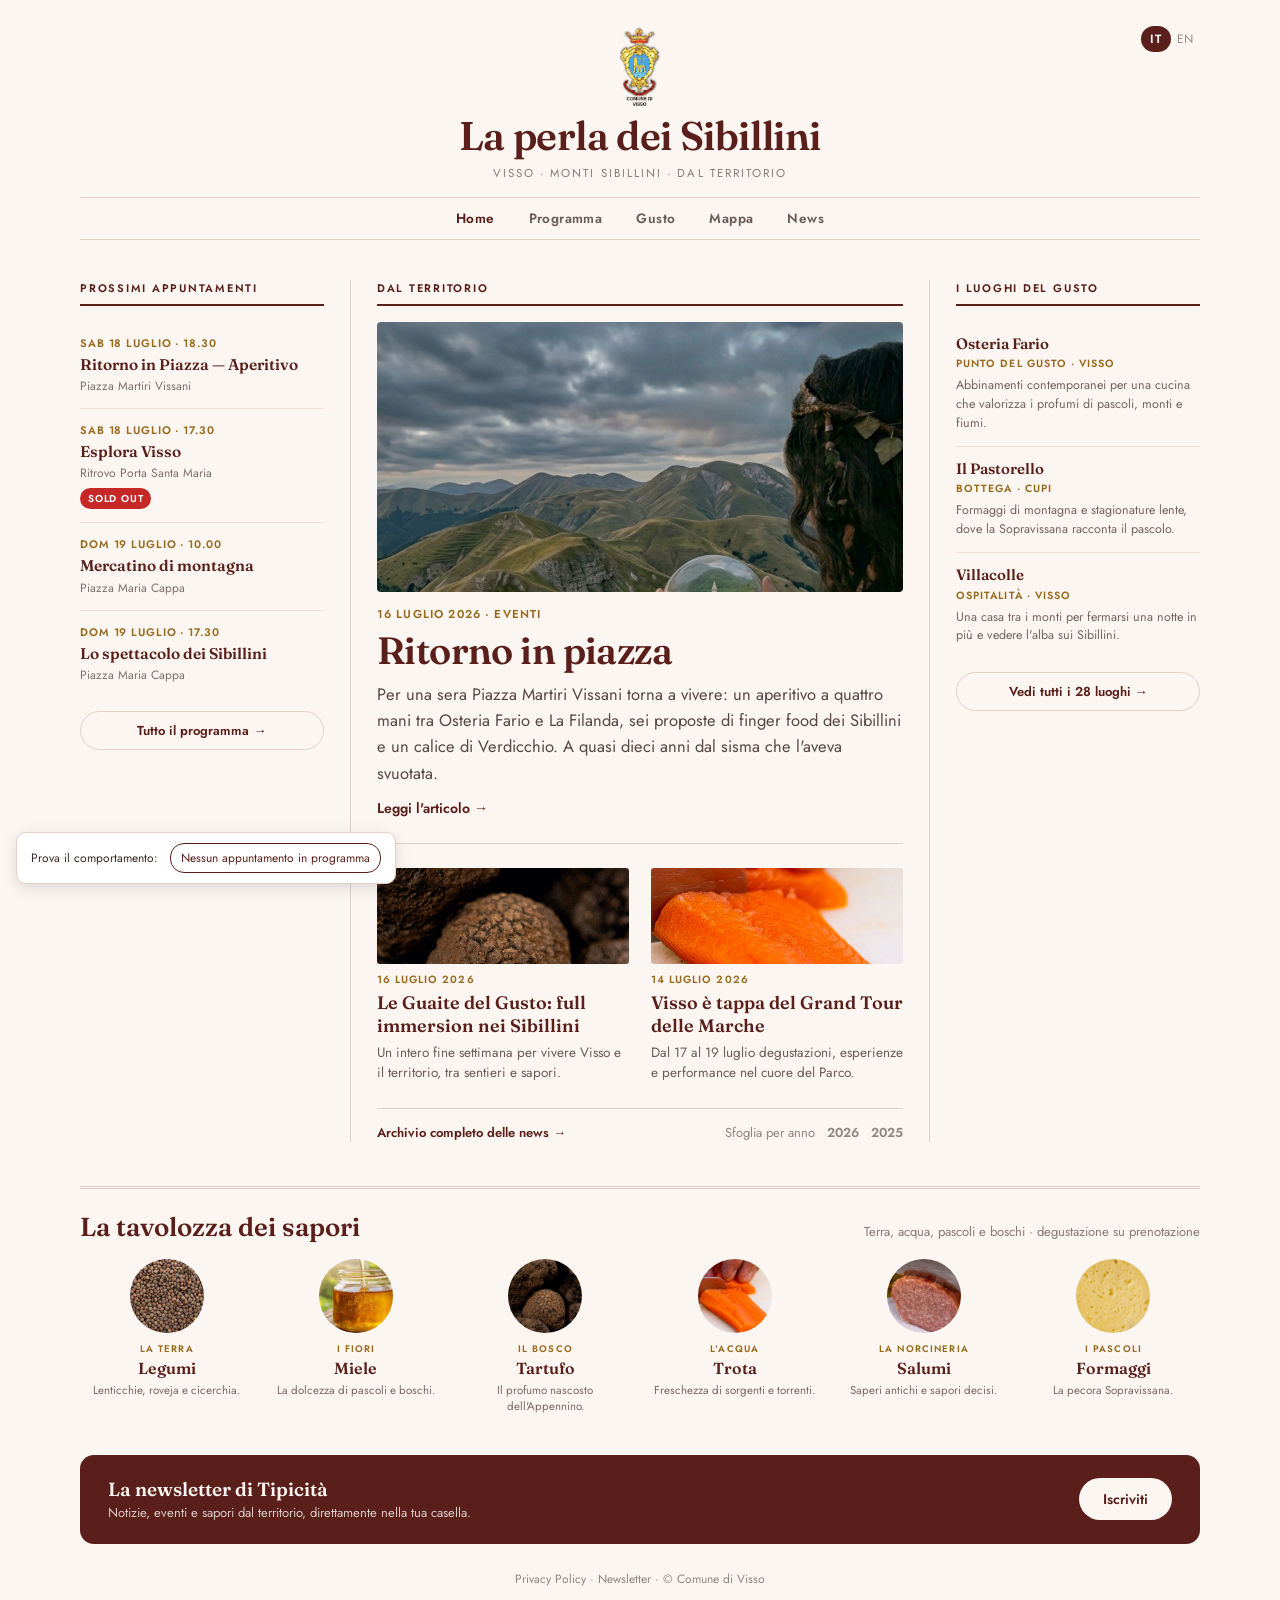
==== mockup-desktop.html @ ab5a66d1 "Create mockup-desktop.html" ====
<!DOCTYPE html>
<html lang="it">
<head>
<meta charset="UTF-8">
<meta name="viewport" content="width=device-width, initial-scale=1.0">
<title>Mockup home desktop — La Perla dei Sibillini</title>
<link rel="stylesheet" href="css/fonts.css">
<style>
:root{
  --cream:#FBF6F1; --cream-deep:#F4EBE3; --blush:#E3CFC8; --blush-soft:#EEDFD9;
  --maroon:#5A1F1B; --maroon-soft:#7A332B; --ink:#3A2A26; --gold:#9a6b1f;
}
*{box-sizing:border-box}
body{margin:0;background:var(--cream);color:var(--ink);font-family:'Jost',sans-serif}
.serif{font-family:'Fraunces',serif}
.wrap{max-width:1200px;margin:0 auto;padding:0 40px}

/* ── MASTHEAD ── */
.mast{padding:26px 0 14px;text-align:center;position:relative}
.mast-lang{position:absolute;right:0;top:30px;font-size:12px;letter-spacing:.06em}
.mast-lang b{background:var(--maroon);color:var(--cream);padding:4px 9px;border-radius:20px}
.mast-lang span{opacity:.5;padding:4px 6px}
.mast-crest{width:44px;display:block;margin:0 auto 8px}
.mast-name{font-size:40px;color:var(--maroon);font-weight:700;letter-spacing:-.01em;line-height:1}
.mast-kicker{margin-top:9px;font-size:11.5px;letter-spacing:.18em;text-transform:uppercase;opacity:.6}
.mast-nav{margin-top:16px;border-top:1px solid var(--blush);border-bottom:1px solid var(--blush);
  display:flex;justify-content:center;gap:34px;padding:11px 0;font-size:13.5px;font-weight:600;letter-spacing:.03em}
.mast-nav a{color:var(--ink);text-decoration:none;opacity:.75}
.mast-nav a.on{color:var(--maroon);opacity:1}

/* ── GRIGLIA NYT ── */
.grid{display:grid;grid-template-columns:1fr 2.15fr 1fr;gap:0;margin-top:26px}
.col{padding:0 26px}
.col--l{padding-left:0}
.col--c{border-left:1px solid var(--blush);border-right:1px solid var(--blush)}
.col--r{padding-right:0}
body.no-events .grid{grid-template-columns:2.4fr 1fr}
body.no-events .col--l{display:none}
body.no-events .col--c{border-left:0;padding-left:0}

.rubrica{font-size:11px;letter-spacing:.16em;text-transform:uppercase;color:var(--maroon);
  font-weight:700;padding-bottom:8px;border-bottom:2px solid var(--maroon);margin-bottom:16px}

/* ── LEAD NEWS ── */
.lead-img{width:100%;height:270px;object-fit:cover;border-radius:4px;display:block;margin-bottom:14px}
.lead-date{font-size:11.5px;letter-spacing:.1em;text-transform:uppercase;color:var(--gold);font-weight:700}
.lead-title{font-size:38px;line-height:1.08;color:var(--maroon);font-weight:700;margin:8px 0 10px;letter-spacing:-.015em}
.lead-stand{font-size:16.5px;line-height:1.6;opacity:.85;margin:0}
.lead-more{display:inline-block;margin-top:12px;font-size:14px;font-weight:700;color:var(--maroon);text-decoration:none}

.sep{border:0;border-top:1px solid var(--blush);margin:24px 0}

/* ── ALTRE NEWS ── */
.more-news{display:grid;grid-template-columns:1fr 1fr;gap:22px}
.mn-date{font-size:10.5px;letter-spacing:.1em;text-transform:uppercase;color:var(--gold);font-weight:700}
.mn-title{font-size:18px;line-height:1.25;color:var(--maroon);font-weight:700;margin:5px 0 6px}
.mn-text{font-size:13.5px;line-height:1.5;opacity:.75;margin:0}
.mn-thumb{width:100%;height:96px;object-fit:cover;border-radius:3px;margin-bottom:8px;display:block}

.archivio{margin-top:24px;padding-top:14px;border-top:1px solid var(--blush);
  display:flex;justify-content:space-between;align-items:baseline;font-size:13px}
.archivio a{color:var(--maroon);font-weight:700;text-decoration:none}
.archivio .anni{opacity:.55}
.archivio .anni b{font-weight:600;color:var(--ink);margin-left:8px}

/* ── COLONNE LATERALI ── */
.app-item{padding:13px 0;border-bottom:1px solid var(--blush-soft)}
.app-when{font-size:11px;letter-spacing:.08em;text-transform:uppercase;color:var(--gold);font-weight:700}
.app-title{font-size:15.5px;line-height:1.25;color:var(--maroon);font-weight:700;margin:4px 0 3px}
.app-where{font-size:12px;opacity:.65}
.app-sold{display:inline-block;margin-top:6px;background:#c62828;color:#fff;font-size:10px;font-weight:700;
  letter-spacing:.08em;padding:3px 8px;border-radius:20px}

.poi-item{padding:13px 0;border-bottom:1px solid var(--blush-soft)}
.poi-name{font-size:15px;line-height:1.25;color:var(--maroon);font-weight:700}
.poi-meta{font-size:10.5px;letter-spacing:.1em;text-transform:uppercase;color:var(--gold);font-weight:700;margin-top:3px}
.poi-desc{font-size:12.5px;line-height:1.5;opacity:.7;margin:5px 0 0}
.side-cta{display:block;margin-top:14px;text-align:center;border:1.5px solid var(--blush);
  border-radius:22px;padding:9px;font-size:13px;font-weight:700;color:var(--maroon);text-decoration:none}

/* ── TAVOLOZZA ── */
.tav{margin-top:44px;padding-top:22px;border-top:3px double var(--blush)}
.tav-head{display:flex;justify-content:space-between;align-items:baseline;margin-bottom:16px}
.tav-h{font-size:26px;color:var(--maroon);font-weight:700}
.tav-sub{font-size:13px;opacity:.6}
.tav-row{display:grid;grid-template-columns:repeat(6,1fr);gap:16px}
.tav-card{text-align:center}
.tav-card img{width:74px;height:74px;object-fit:cover;border-radius:50%;display:block;margin:0 auto 9px}
.tav-tag{font-size:9.5px;letter-spacing:.12em;text-transform:uppercase;color:var(--gold);font-weight:700}
.tav-name{font-size:16px;color:var(--maroon);font-weight:700;margin:2px 0 4px}
.tav-txt{font-size:11.5px;line-height:1.45;opacity:.68;margin:0}

/* ── NEWSLETTER + FOOTER ── */
.nl{margin-top:40px;background:var(--maroon);color:var(--cream);border-radius:14px;
  padding:22px 28px;display:flex;align-items:center;gap:22px}
.nl-t{font-size:19px;font-weight:700}
.nl-s{font-size:13px;opacity:.8;margin-top:2px}
.nl-btn{margin-left:auto;background:var(--cream);color:var(--maroon);border:0;border-radius:22px;
  padding:11px 24px;font:inherit;font-size:14px;font-weight:700;cursor:pointer}
.foot{margin:26px 0 40px;text-align:center;font-size:12px;opacity:.55}

/* pannello di prova del mockup */
.demo{position:fixed;left:16px;bottom:16px;background:#fff;border:1px solid var(--blush);
  border-radius:10px;padding:10px 14px;font-size:12px;box-shadow:0 4px 16px rgba(0,0,0,.12);z-index:9}
.demo button{font:inherit;font-size:12px;margin-left:8px;padding:5px 10px;border-radius:14px;
  border:1px solid var(--maroon);background:#fff;color:var(--maroon);cursor:pointer}
</style>
</head>
<body>

<div class="wrap">

  <!-- MASTHEAD -->
  <header class="mast">
    <div class="mast-lang"><b>IT</b><span>EN</span></div>
    <img class="mast-crest" src="images/logo-visso.png" alt="">
    <div class="mast-name serif">La perla dei Sibillini</div>
    <div class="mast-kicker">Visso · Monti Sibillini · dal territorio</div>
    <nav class="mast-nav">
      <a href="#" class="on">Home</a>
      <a href="#">Programma</a>
      <a href="#">Gusto</a>
      <a href="#">Mappa</a>
      <a href="#">News</a>
    </nav>
  </header>

  <div class="grid">

    <!-- ══ SINISTRA: PROSSIMI APPUNTAMENTI ══ -->
    <div class="col col--l">
      <div class="rubrica">Prossimi appuntamenti</div>

      <div class="app-item">
        <div class="app-when">Sab 18 luglio · 18.30</div>
        <div class="app-title serif">Ritorno in Piazza — Aperitivo</div>
        <div class="app-where">Piazza Martiri Vissani</div>
      </div>
      <div class="app-item">
        <div class="app-when">Sab 18 luglio · 17.30</div>
        <div class="app-title serif">Esplora Visso</div>
        <div class="app-where">Ritrovo Porta Santa Maria</div>
        <span class="app-sold">SOLD OUT</span>
      </div>
      <div class="app-item">
        <div class="app-when">Dom 19 luglio · 10.00</div>
        <div class="app-title serif">Mercatino di montagna</div>
        <div class="app-where">Piazza Maria Cappa</div>
      </div>
      <div class="app-item" style="border-bottom:0">
        <div class="app-when">Dom 19 luglio · 17.30</div>
        <div class="app-title serif">Lo spettacolo dei Sibillini</div>
        <div class="app-where">Piazza Maria Cappa</div>
      </div>

      <a class="side-cta" href="#">Tutto il programma →</a>
    </div>

    <!-- ══ CENTRO: NEWS ══ -->
    <div class="col col--c">
      <div class="rubrica">Dal territorio</div>

      <article>
        <img class="lead-img" src="images/hero.png" alt="">
        <div class="lead-date">16 luglio 2026 · Eventi</div>
        <h1 class="lead-title serif">Ritorno in piazza</h1>
        <p class="lead-stand">Per una sera Piazza Martiri Vissani torna a vivere: un aperitivo a quattro mani
          tra Osteria Fario e La Filanda, sei proposte di finger food dei Sibillini e un calice di Verdicchio.
          A quasi dieci anni dal sisma che l'aveva svuotata.</p>
        <a class="lead-more" href="#">Leggi l'articolo →</a>
      </article>

      <hr class="sep">

      <div class="more-news">
        <article>
          <img class="mn-thumb" src="images/tartufo.jpg" alt="">
          <div class="mn-date">16 luglio 2026</div>
          <h2 class="mn-title serif">Le Guaite del Gusto: full immersion nei Sibillini</h2>
          <p class="mn-text">Un intero fine settimana per vivere Visso e il territorio, tra sentieri e sapori.</p>
        </article>
        <article>
          <img class="mn-thumb" src="images/trota.jpg" alt="">
          <div class="mn-date">14 luglio 2026</div>
          <h2 class="mn-title serif">Visso è tappa del Grand Tour delle Marche</h2>
          <p class="mn-text">Dal 17 al 19 luglio degustazioni, esperienze e performance nel cuore del Parco.</p>
        </article>
      </div>

      <div class="archivio">
        <a href="#">Archivio completo delle news →</a>
        <span class="anni">Sfoglia per anno <b>2026</b> <b>2025</b></span>
      </div>
    </div>

    <!-- ══ DESTRA: I LUOGHI DEL GUSTO ══ -->
    <div class="col col--r">
      <div class="rubrica">I luoghi del gusto</div>

      <div class="poi-item">
        <div class="poi-name serif">Osteria Fario</div>
        <div class="poi-meta">Punto del gusto · Visso</div>
        <p class="poi-desc">Abbinamenti contemporanei per una cucina che valorizza i profumi di pascoli,
          monti e fiumi.</p>
      </div>
      <div class="poi-item">
        <div class="poi-name serif">Il Pastorello</div>
        <div class="poi-meta">Bottega · Cupi</div>
        <p class="poi-desc">Formaggi di montagna e stagionature lente, dove la Sopravissana racconta il pascolo.</p>
      </div>
      <div class="poi-item" style="border-bottom:0">
        <div class="poi-name serif">Villacolle</div>
        <div class="poi-meta">Ospitalità · Visso</div>
        <p class="poi-desc">Una casa tra i monti per fermarsi una notte in più e vedere l'alba sui Sibillini.</p>
      </div>

      <a class="side-cta" href="#">Vedi tutti i 28 luoghi →</a>
    </div>

  </div>

  <!-- TAVOLOZZA -->
  <section class="tav">
    <div class="tav-head">
      <div class="tav-h serif">La tavolozza dei sapori</div>
      <div class="tav-sub">Terra, acqua, pascoli e boschi · degustazione su prenotazione</div>
    </div>
    <div class="tav-row">
      <div class="tav-card"><img src="images/legumi.jpg" alt=""><div class="tav-tag">La terra</div><div class="tav-name serif">Legumi</div><p class="tav-txt">Lenticchie, roveja e cicerchia.</p></div>
      <div class="tav-card"><img src="images/miele.jpg" alt=""><div class="tav-tag">I fiori</div><div class="tav-name serif">Miele</div><p class="tav-txt">La dolcezza di pascoli e boschi.</p></div>
      <div class="tav-card"><img src="images/tartufo.jpg" alt=""><div class="tav-tag">Il bosco</div><div class="tav-name serif">Tartufo</div><p class="tav-txt">Il profumo nascosto dell'Appennino.</p></div>
      <div class="tav-card"><img src="images/trota.jpg" alt=""><div class="tav-tag">L'acqua</div><div class="tav-name serif">Trota</div><p class="tav-txt">Freschezza di sorgenti e torrenti.</p></div>
      <div class="tav-card"><img src="images/salumi.jpg" alt=""><div class="tav-tag">La norcineria</div><div class="tav-name serif">Salumi</div><p class="tav-txt">Saperi antichi e sapori decisi.</p></div>
      <div class="tav-card"><img src="images/formaggio.jpg" alt=""><div class="tav-tag">I pascoli</div><div class="tav-name serif">Formaggi</div><p class="tav-txt">La pecora Sopravissana.</p></div>
    </div>
  </section>

  <!-- NEWSLETTER -->
  <div class="nl">
    <div>
      <div class="nl-t serif">La newsletter di Tipicità</div>
      <div class="nl-s">Notizie, eventi e sapori dal territorio, direttamente nella tua casella.</div>
    </div>
    <button class="nl-btn">Iscriviti</button>
  </div>

  <div class="foot">Privacy Policy · Newsletter · © Comune di Visso</div>
</div>

<div class="demo">
  Prova il comportamento:
  <button onclick="document.body.classList.toggle('no-events')">Nessun appuntamento in programma</button>
</div>

</body>
</html>
---- css/fonts.css ----
/* ── Fraunces (serif) ── */
@font-face {
  font-family: 'Fraunces';
  font-style: italic;
  font-weight: 500;
  font-display: swap;
  src: url(../fonts/fraunces-italic-500-latin-ext.woff2) format('woff2');
  unicode-range: U+0100-02BA, U+02BD-02C5, U+02C7-02CC, U+02CE-02D7, U+02DD-02FF, U+0304, U+0308, U+0329, U+1D00-1DBF, U+1E00-1E9F, U+1EF2-1EFF, U+2020, U+20A0-20AB, U+20AD-20C0, U+2113, U+2C60-2C7F, U+A720-A7FF;
}
@font-face {
  font-family: 'Fraunces';
  font-style: italic;
  font-weight: 500;
  font-display: swap;
  src: url(../fonts/fraunces-italic-500-latin.woff2) format('woff2');
  unicode-range: U+0000-00FF, U+0131, U+0152-0153, U+02BB-02BC, U+02C6, U+02DA, U+02DC, U+0304, U+0308, U+0329, U+2000-206F, U+20AC, U+2122, U+2191, U+2193, U+2212, U+2215, U+FEFF, U+FFFD;
}
@font-face {
  font-family: 'Fraunces';
  font-style: normal;
  font-weight: 400;
  font-display: swap;
  src: url(../fonts/fraunces-normal-latin-ext.woff2) format('woff2');
  unicode-range: U+0100-02BA, U+02BD-02C5, U+02C7-02CC, U+02CE-02D7, U+02DD-02FF, U+0304, U+0308, U+0329, U+1D00-1DBF, U+1E00-1E9F, U+1EF2-1EFF, U+2020, U+20A0-20AB, U+20AD-20C0, U+2113, U+2C60-2C7F, U+A720-A7FF;
}
@font-face {
  font-family: 'Fraunces';
  font-style: normal;
  font-weight: 400;
  font-display: swap;
  src: url(../fonts/fraunces-normal-latin.woff2) format('woff2');
  unicode-range: U+0000-00FF, U+0131, U+0152-0153, U+02BB-02BC, U+02C6, U+02DA, U+02DC, U+0304, U+0308, U+0329, U+2000-206F, U+20AC, U+2122, U+2191, U+2193, U+2212, U+2215, U+FEFF, U+FFFD;
}
@font-face {
  font-family: 'Fraunces';
  font-style: normal;
  font-weight: 600;
  font-display: swap;
  src: url(../fonts/fraunces-normal-latin-ext.woff2) format('woff2');
  unicode-range: U+0100-02BA, U+02BD-02C5, U+02C7-02CC, U+02CE-02D7, U+02DD-02FF, U+0304, U+0308, U+0329, U+1D00-1DBF, U+1E00-1E9F, U+1EF2-1EFF, U+2020, U+20A0-20AB, U+20AD-20C0, U+2113, U+2C60-2C7F, U+A720-A7FF;
}
@font-face {
  font-family: 'Fraunces';
  font-style: normal;
  font-weight: 600;
  font-display: swap;
  src: url(../fonts/fraunces-normal-latin.woff2) format('woff2');
  unicode-range: U+0000-00FF, U+0131, U+0152-0153, U+02BB-02BC, U+02C6, U+02DA, U+02DC, U+0304, U+0308, U+0329, U+2000-206F, U+20AC, U+2122, U+2191, U+2193, U+2212, U+2215, U+FEFF, U+FFFD;
}

/* ── Jost (sans-serif) ── */
@font-face {
  font-family: 'Jost';
  font-style: normal;
  font-weight: 300;
  font-display: swap;
  src: url(../fonts/jost-latin-ext.woff2) format('woff2');
  unicode-range: U+0100-02BA, U+02BD-02C5, U+02C7-02CC, U+02CE-02D7, U+02DD-02FF, U+0304, U+0308, U+0329, U+1D00-1DBF, U+1E00-1E9F, U+1EF2-1EFF, U+2020, U+20A0-20AB, U+20AD-20C0, U+2113, U+2C60-2C7F, U+A720-A7FF;
}
@font-face {
  font-family: 'Jost';
  font-style: normal;
  font-weight: 300;
  font-display: swap;
  src: url(../fonts/jost-latin.woff2) format('woff2');
  unicode-range: U+0000-00FF, U+0131, U+0152-0153, U+02BB-02BC, U+02C6, U+02DA, U+02DC, U+0304, U+0308, U+0329, U+2000-206F, U+20AC, U+2122, U+2191, U+2193, U+2212, U+2215, U+FEFF, U+FFFD;
}
@font-face {
  font-family: 'Jost';
  font-style: normal;
  font-weight: 400;
  font-display: swap;
  src: url(../fonts/jost-latin-ext.woff2) format('woff2');
  unicode-range: U+0100-02BA, U+02BD-02C5, U+02C7-02CC, U+02CE-02D7, U+02DD-02FF, U+0304, U+0308, U+0329, U+1D00-1DBF, U+1E00-1E9F, U+1EF2-1EFF, U+2020, U+20A0-20AB, U+20AD-20C0, U+2113, U+2C60-2C7F, U+A720-A7FF;
}
@font-face {
  font-family: 'Jost';
  font-style: normal;
  font-weight: 400;
  font-display: swap;
  src: url(../fonts/jost-latin.woff2) format('woff2');
  unicode-range: U+0000-00FF, U+0131, U+0152-0153, U+02BB-02BC, U+02C6, U+02DA, U+02DC, U+0304, U+0308, U+0329, U+2000-206F, U+20AC, U+2122, U+2191, U+2193, U+2212, U+2215, U+FEFF, U+FFFD;
}
@font-face {
  font-family: 'Jost';
  font-style: normal;
  font-weight: 500;
  font-display: swap;
  src: url(../fonts/jost-latin-ext.woff2) format('woff2');
  unicode-range: U+0100-02BA, U+02BD-02C5, U+02C7-02CC, U+02CE-02D7, U+02DD-02FF, U+0304, U+0308, U+0329, U+1D00-1DBF, U+1E00-1E9F, U+1EF2-1EFF, U+2020, U+20A0-20AB, U+20AD-20C0, U+2113, U+2C60-2C7F, U+A720-A7FF;
}
@font-face {
  font-family: 'Jost';
  font-style: normal;
  font-weight: 500;
  font-display: swap;
  src: url(../fonts/jost-latin.woff2) format('woff2');
  unicode-range: U+0000-00FF, U+0131, U+0152-0153, U+02BB-02BC, U+02C6, U+02DA, U+02DC, U+0304, U+0308, U+0329, U+2000-206F, U+20AC, U+2122, U+2191, U+2193, U+2212, U+2215, U+FEFF, U+FFFD;
}
@font-face {
  font-family: 'Jost';
  font-style: normal;
  font-weight: 600;
  font-display: swap;
  src: url(../fonts/jost-latin-ext.woff2) format('woff2');
  unicode-range: U+0100-02BA, U+02BD-02C5, U+02C7-02CC, U+02CE-02D7, U+02DD-02FF, U+0304, U+0308, U+0329, U+1D00-1DBF, U+1E00-1E9F, U+1EF2-1EFF, U+2020, U+20A0-20AB, U+20AD-20C0, U+2113, U+2C60-2C7F, U+A720-A7FF;
}
@font-face {
  font-family: 'Jost';
  font-style: normal;
  font-weight: 600;
  font-display: swap;
  src: url(../fonts/jost-latin.woff2) format('woff2');
  unicode-range: U+0000-00FF, U+0131, U+0152-0153, U+02BB-02BC, U+02C6, U+02DA, U+02DC, U+0304, U+0308, U+0329, U+2000-206F, U+20AC, U+2122, U+2191, U+2193, U+2212, U+2215, U+FEFF, U+FFFD;
}
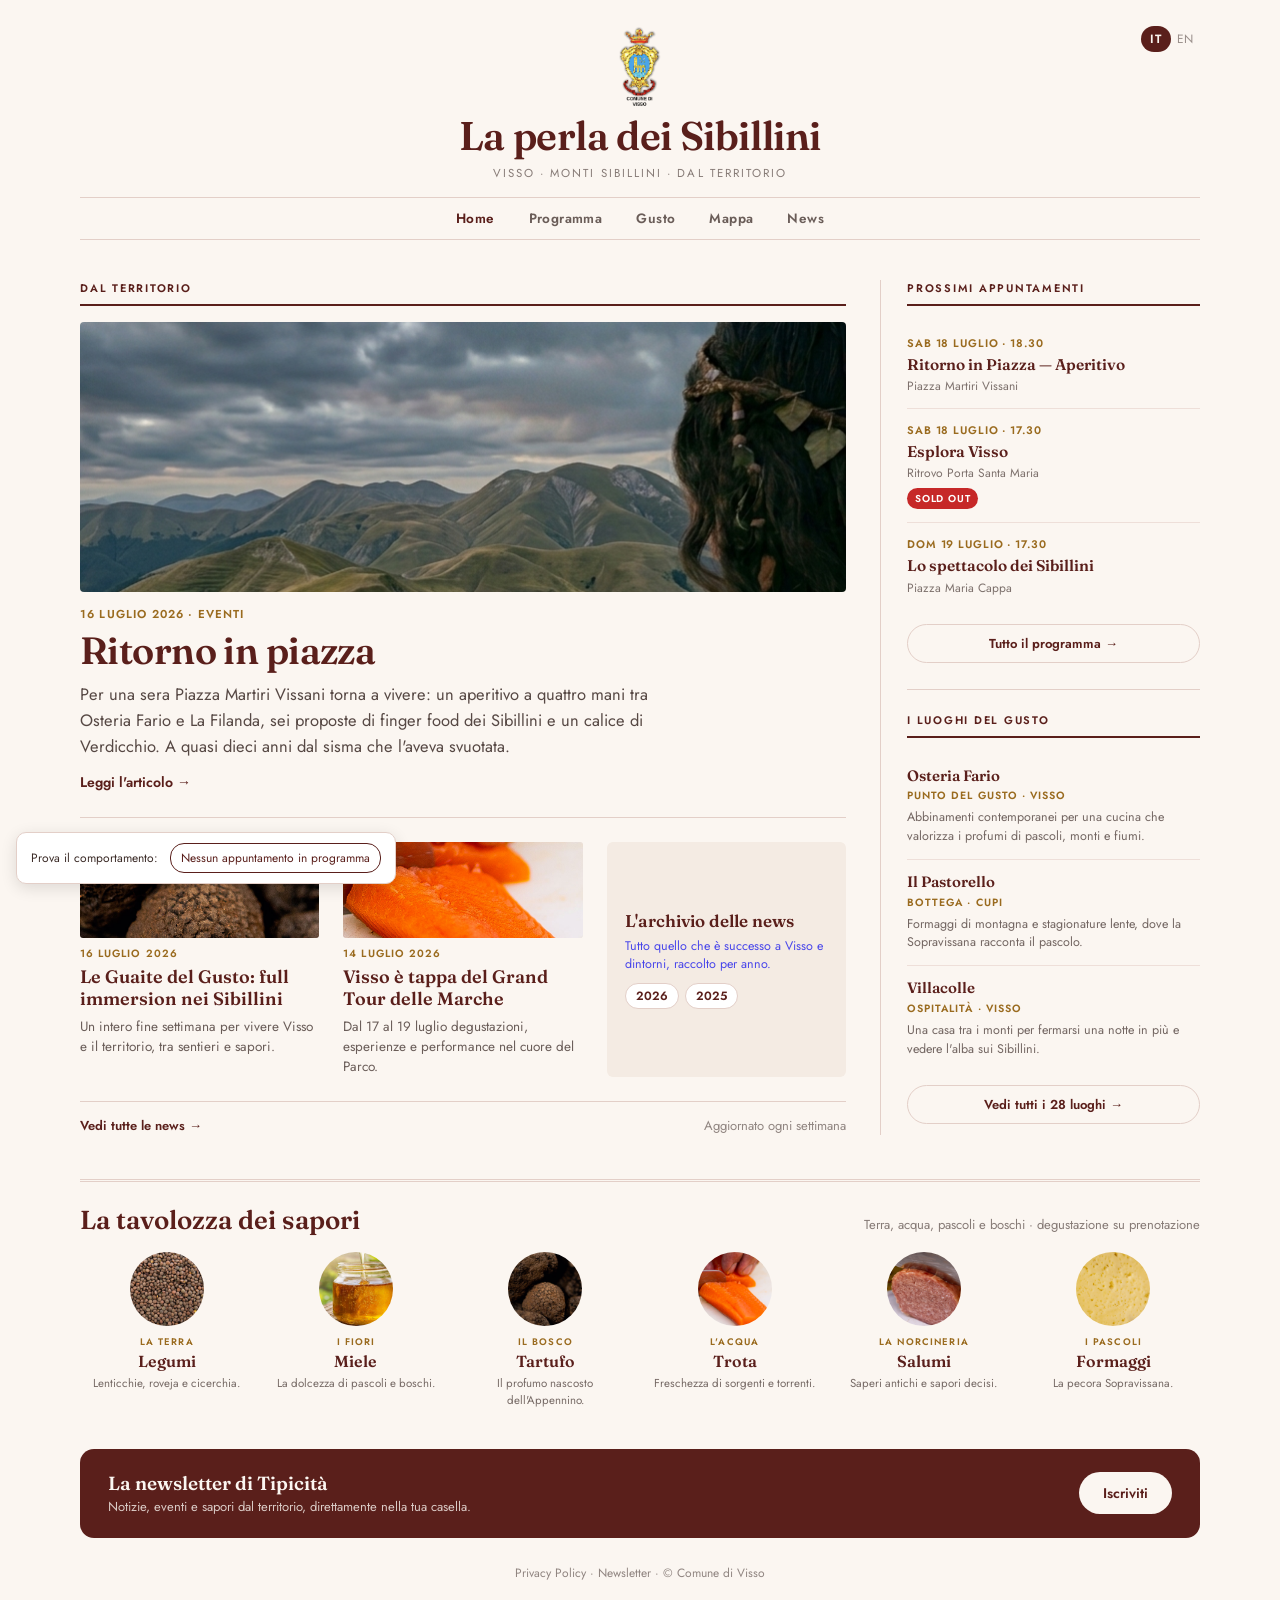
==== commit 379576ab: "Update mockup-desktop.html" ====
--- a/mockup-desktop.html
+++ b/mockup-desktop.html
@@ -28,15 +28,17 @@
 .mast-nav a{color:var(--ink);text-decoration:none;opacity:.75}
 .mast-nav a.on{color:var(--maroon);opacity:1}
 
-/* ── GRIGLIA NYT ── */
-.grid{display:grid;grid-template-columns:1fr 2.15fr 1fr;gap:0;margin-top:26px}
-.col{padding:0 26px}
-.col--l{padding-left:0}
-.col--c{border-left:1px solid var(--blush);border-right:1px solid var(--blush)}
-.col--r{padding-right:0}
-body.no-events .grid{grid-template-columns:2.4fr 1fr}
-body.no-events .col--l{display:none}
-body.no-events .col--c{border-left:0;padding-left:0}
+/* ── GRIGLIA: colonna principale + rail modulare ── */
+.grid{display:grid;grid-template-columns:2.5fr 1fr;gap:0;margin-top:26px}
+.col--main{padding-right:34px}
+.rail{border-left:1px solid var(--blush);padding-left:26px}
+.mod + .mod{margin-top:26px;padding-top:22px;border-top:1px solid var(--blush)}
+/* un modulo che sparisce accorcia solo la colonna: nessun riassetto */
+body.no-events .mod--app{display:none}
+/* quando c'è un evento in corso, gli appuntamenti salgono in cima alla rail */
+.rail{display:flex;flex-direction:column}
+.mod--app{order:1}
+.mod--poi{order:2}
 
 .rubrica{font-size:11px;letter-spacing:.16em;text-transform:uppercase;color:var(--maroon);
   font-weight:700;padding-bottom:8px;border-bottom:2px solid var(--maroon);margin-bottom:16px}
@@ -51,7 +53,15 @@
 .sep{border:0;border-top:1px solid var(--blush);margin:24px 0}
 
 /* ── ALTRE NEWS ── */
-.more-news{display:grid;grid-template-columns:1fr 1fr;gap:22px}
+.more-news{display:grid;grid-template-columns:repeat(3,1fr);gap:24px}
+.lead-stand{max-width:62ch}
+.arch-card{background:var(--cream-deep);border-radius:6px;padding:16px 18px;display:flex;
+  flex-direction:column;justify-content:center}
+.arch-card .ac-t{font-size:17px;line-height:1.25;color:var(--maroon);font-weight:700}
+.arch-card .ac-s{font-size:12.5px;opacity:.7;margin:6px 0 10px;line-height:1.45}
+.arch-card .ac-y{font-size:12px;font-weight:700;color:var(--maroon)}
+.arch-card .ac-y span{display:inline-block;border:1px solid var(--blush);border-radius:14px;
+  padding:3px 10px;margin-right:6px;background:#fff}
 .mn-date{font-size:10.5px;letter-spacing:.1em;text-transform:uppercase;color:var(--gold);font-weight:700}
 .mn-title{font-size:18px;line-height:1.25;color:var(--maroon);font-weight:700;margin:5px 0 6px}
 .mn-text{font-size:13.5px;line-height:1.5;opacity:.75;margin:0}
@@ -127,37 +137,9 @@
 
   <div class="grid">
 
-    <!-- ══ SINISTRA: PROSSIMI APPUNTAMENTI ══ -->
-    <div class="col col--l">
-      <div class="rubrica">Prossimi appuntamenti</div>
-
-      <div class="app-item">
-        <div class="app-when">Sab 18 luglio · 18.30</div>
-        <div class="app-title serif">Ritorno in Piazza — Aperitivo</div>
-        <div class="app-where">Piazza Martiri Vissani</div>
-      </div>
-      <div class="app-item">
-        <div class="app-when">Sab 18 luglio · 17.30</div>
-        <div class="app-title serif">Esplora Visso</div>
-        <div class="app-where">Ritrovo Porta Santa Maria</div>
-        <span class="app-sold">SOLD OUT</span>
-      </div>
-      <div class="app-item">
-        <div class="app-when">Dom 19 luglio · 10.00</div>
-        <div class="app-title serif">Mercatino di montagna</div>
-        <div class="app-where">Piazza Maria Cappa</div>
-      </div>
-      <div class="app-item" style="border-bottom:0">
-        <div class="app-when">Dom 19 luglio · 17.30</div>
-        <div class="app-title serif">Lo spettacolo dei Sibillini</div>
-        <div class="app-where">Piazza Maria Cappa</div>
-      </div>
-
-      <a class="side-cta" href="#">Tutto il programma →</a>
-    </div>
-
-    <!-- ══ CENTRO: NEWS ══ -->
-    <div class="col col--c">
+    <!-- ══ COLONNA PRINCIPALE: NEWS ══ -->
+    <main class="col col--main">
+
       <div class="rubrica">Dal territorio</div>
 
       <article>
@@ -185,16 +167,46 @@
           <h2 class="mn-title serif">Visso è tappa del Grand Tour delle Marche</h2>
           <p class="mn-text">Dal 17 al 19 luglio degustazioni, esperienze e performance nel cuore del Parco.</p>
         </article>
+        <a class="arch-card" href="#" style="text-decoration:none">
+          <div class="ac-t serif">L'archivio delle news</div>
+          <p class="ac-s">Tutto quello che è successo a Visso e dintorni, raccolto per anno.</p>
+          <div class="ac-y"><span>2026</span><span>2025</span></div>
+        </a>
       </div>
 
       <div class="archivio">
-        <a href="#">Archivio completo delle news →</a>
-        <span class="anni">Sfoglia per anno <b>2026</b> <b>2025</b></span>
-      </div>
-    </div>
-
-    <!-- ══ DESTRA: I LUOGHI DEL GUSTO ══ -->
-    <div class="col col--r">
+        <a href="#">Vedi tutte le news →</a>
+        <span class="anni">Aggiornato ogni settimana</span>
+      </div>
+    </main>
+
+    <!-- ══ RAIL: moduli impilati (se uno sparisce, la colonna si accorcia) ══ -->
+    <aside class="rail">
+
+      <!-- MODULO: prossimi appuntamenti (assente fuori stagione) -->
+      <section class="mod mod--app">
+        <div class="rubrica">Prossimi appuntamenti</div>
+        <div class="app-item">
+          <div class="app-when">Sab 18 luglio · 18.30</div>
+          <div class="app-title serif">Ritorno in Piazza — Aperitivo</div>
+          <div class="app-where">Piazza Martiri Vissani</div>
+        </div>
+        <div class="app-item">
+          <div class="app-when">Sab 18 luglio · 17.30</div>
+          <div class="app-title serif">Esplora Visso</div>
+          <div class="app-where">Ritrovo Porta Santa Maria</div>
+          <span class="app-sold">SOLD OUT</span>
+        </div>
+        <div class="app-item" style="border-bottom:0">
+          <div class="app-when">Dom 19 luglio · 17.30</div>
+          <div class="app-title serif">Lo spettacolo dei Sibillini</div>
+          <div class="app-where">Piazza Maria Cappa</div>
+        </div>
+        <a class="side-cta" href="#">Tutto il programma →</a>
+      </section>
+
+      <!-- MODULO: luoghi del gusto (sempre presente) -->
+      <section class="mod mod--poi">
       <div class="rubrica">I luoghi del gusto</div>
 
       <div class="poi-item">
@@ -215,7 +227,9 @@
       </div>
 
       <a class="side-cta" href="#">Vedi tutti i 28 luoghi →</a>
-    </div>
+      </section>
+
+    </aside>
 
   </div>
 
